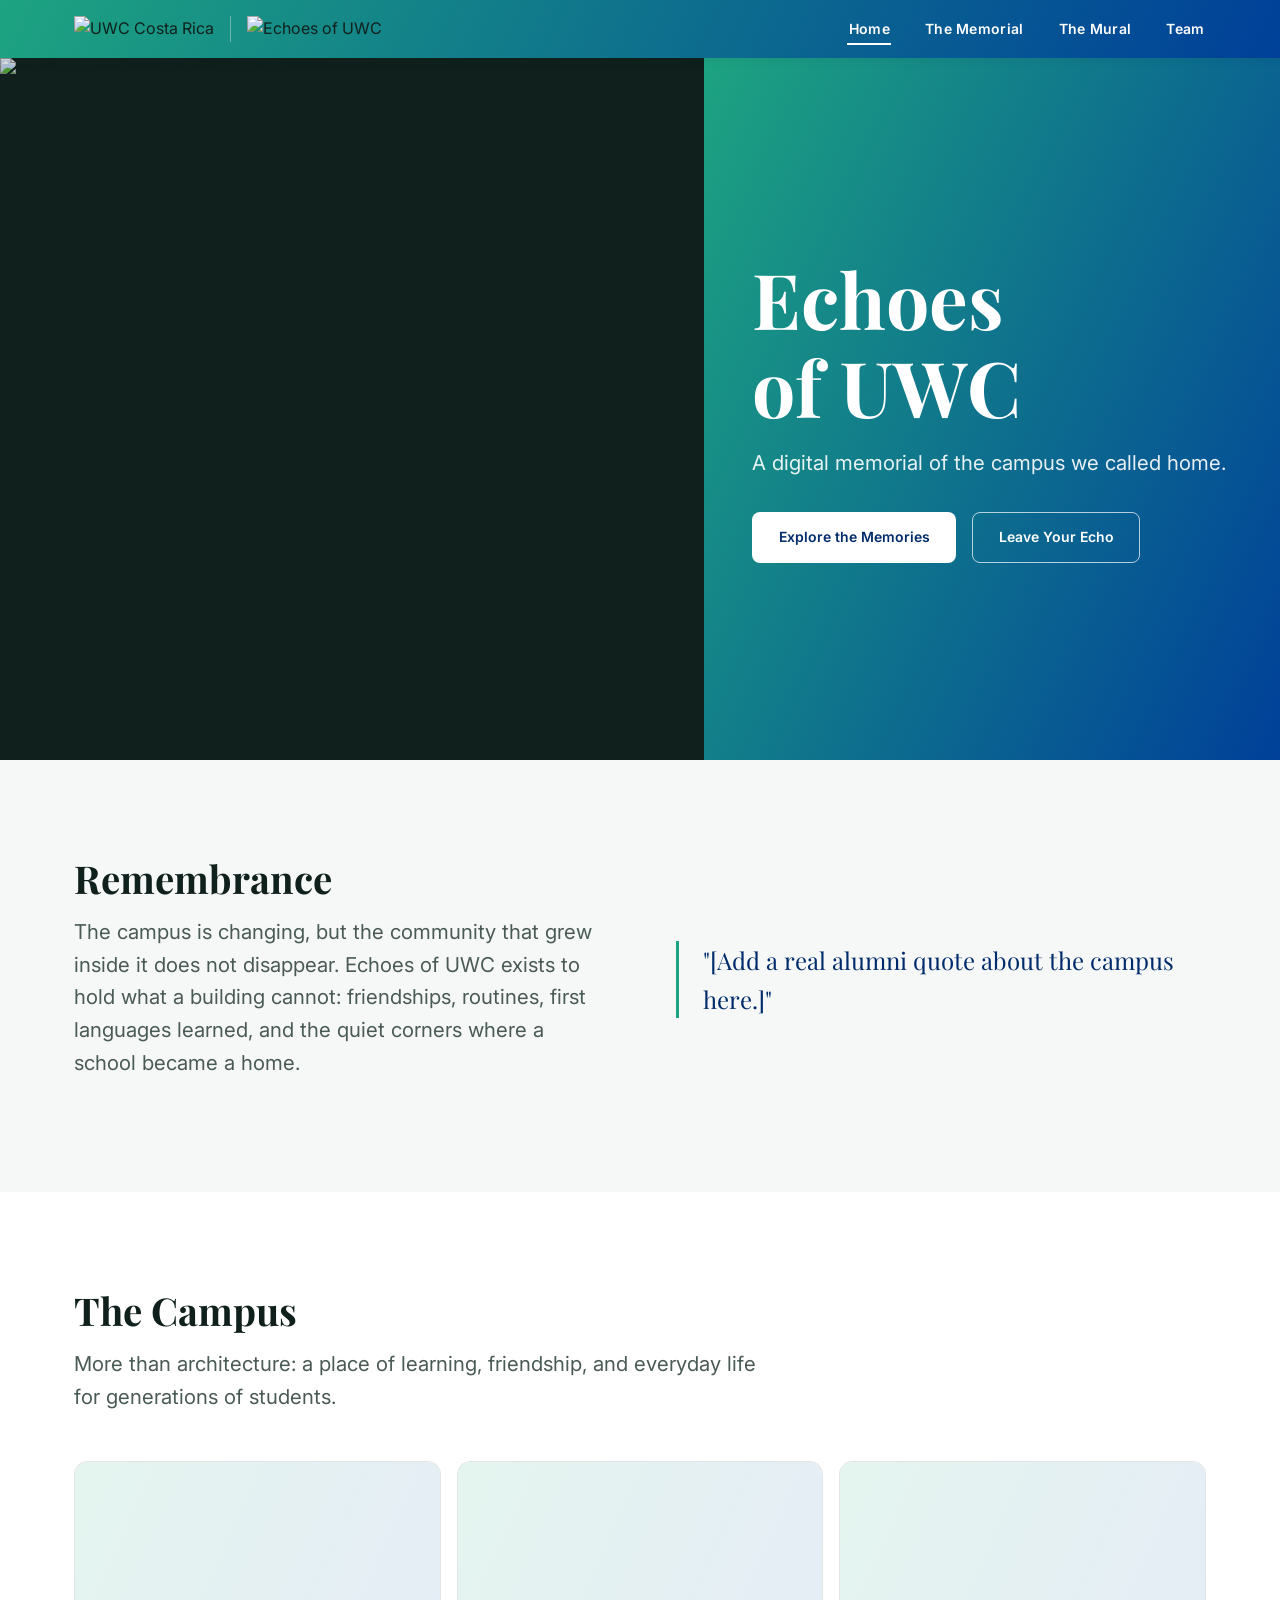
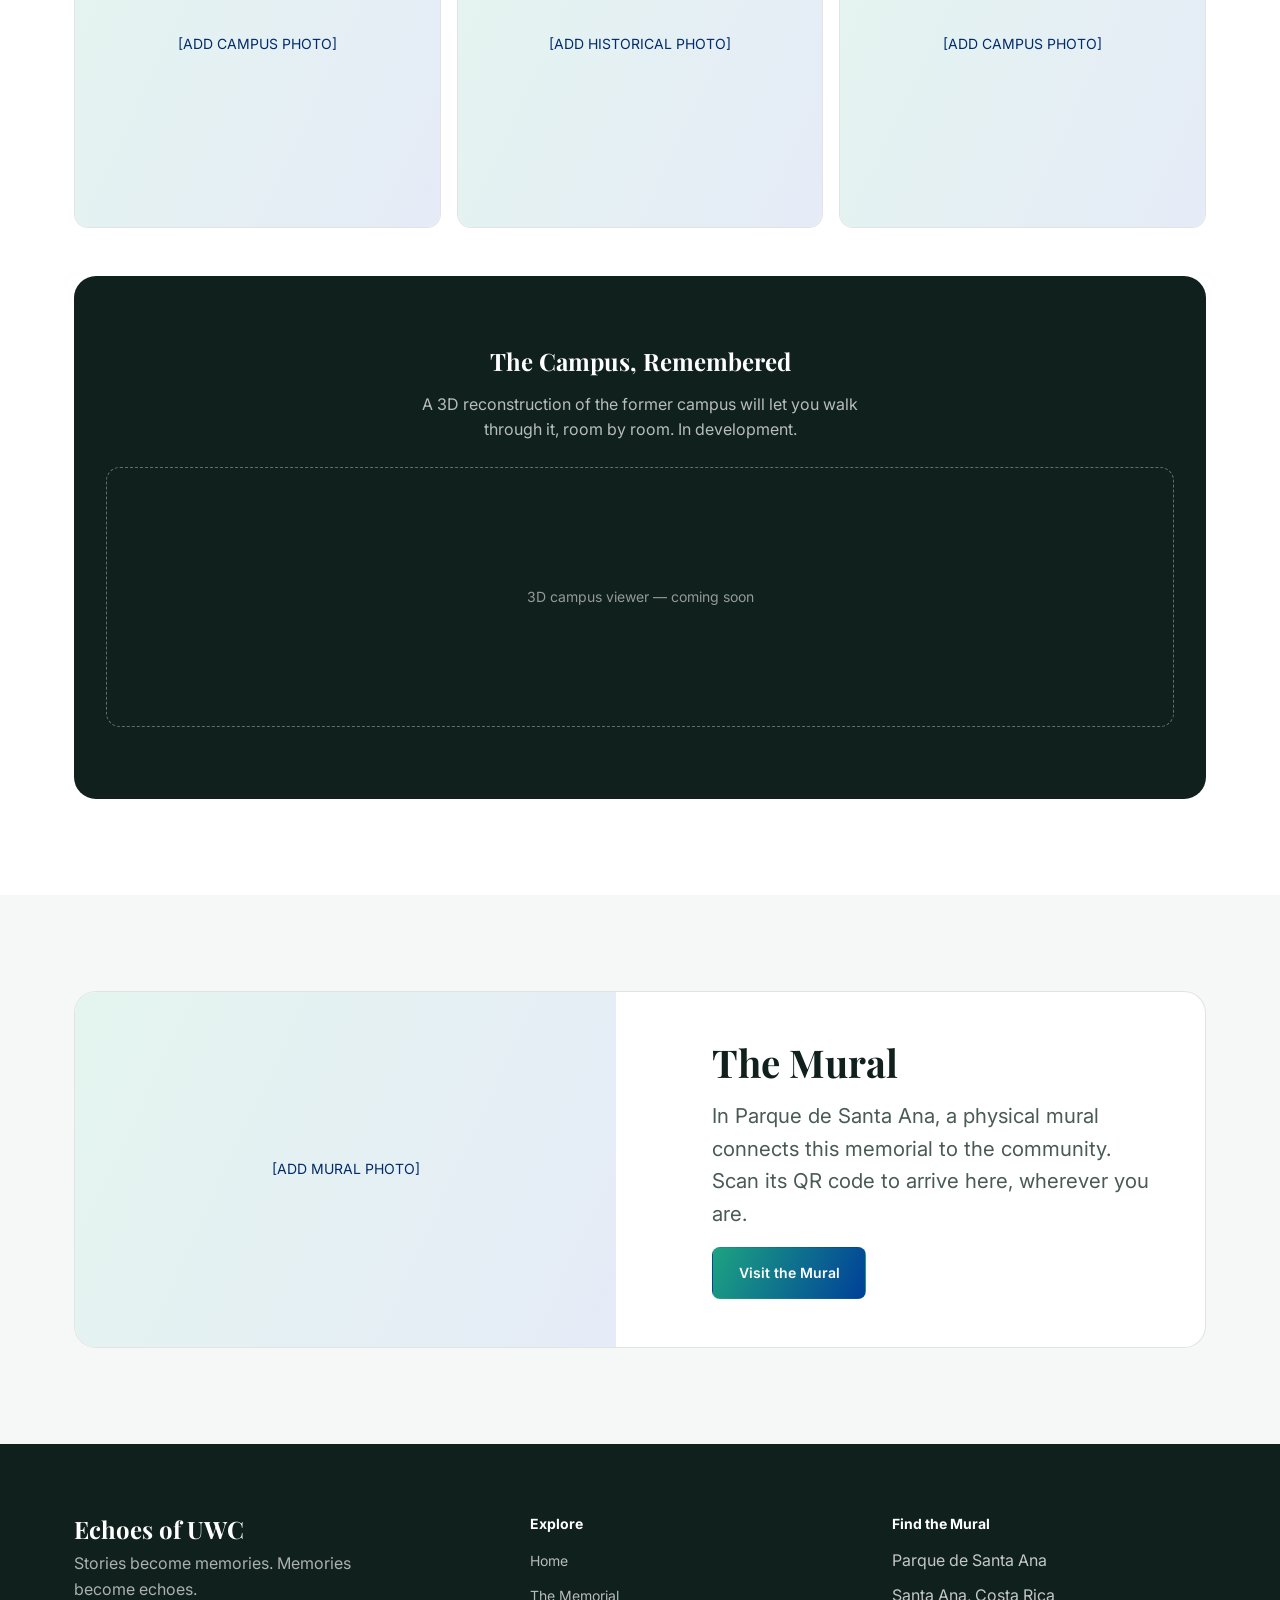
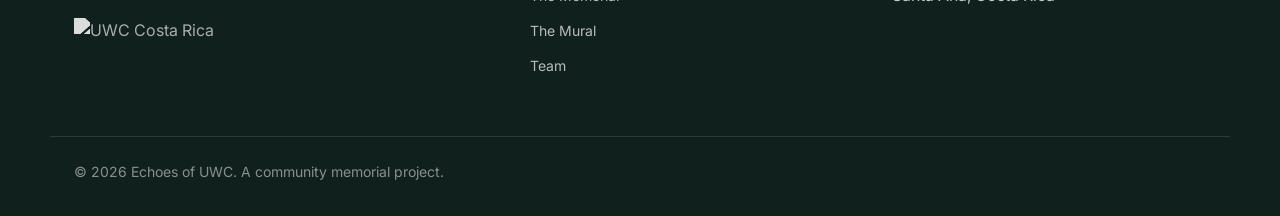
==== index.html @ c8c95c03 "Primer commit" ====
<!DOCTYPE html>
<html lang="en">
<head>
  <meta charset="UTF-8">
  <meta name="viewport" content="width=device-width, initial-scale=1.0">
  <title>Echoes of UWC — A Digital Memorial</title>
  <meta name="description" content="Echoes of UWC is a digital memorial preserving the memories of the former UWC Costa Rica campus.">

  <link rel="preconnect" href="https://fonts.googleapis.com">
  <link href="https://fonts.googleapis.com/css2?family=Playfair+Display:wght@600;700&family=Inter:wght@400;500;600;700&display=swap" rel="stylesheet">

  <link rel="stylesheet" href="CSS/variables.css">
  <link rel="stylesheet" href="CSS/base.css">
  <link rel="stylesheet" href="CSS/components.css">
  <link rel="stylesheet" href="CSS/animations.css">
  <link rel="stylesheet" href="CSS/pages/home.css">
  <link rel="stylesheet" href="CSS/responsive.css">
</head>
<body>

  <header class="site-header">
    <div class="header-inner">
      <a href="index.html" class="logo-link">
        <img src="Assets/Images/Logos/uwc-logo-horizontal.png" alt="UWC Costa Rica" class="logo logo--uwc">
        <img src="Assets/Images/Logos/echoes-logo.png" alt="Echoes of UWC" class="logo logo--echoes">
      </a>
      <nav class="main-nav" id="mainNav" aria-label="Main navigation">
        <ul>
          <li><a href="index.html">Home</a></li>
          <li><a href="memorial.html">The Memorial</a></li>
          <li><a href="mural.html">The Mural</a></li>
          <li><a href="team.html">Team</a></li>
        </ul>
      </nav>
      <button class="nav-toggle" id="navToggle" aria-label="Open menu" aria-expanded="false">
        <span></span><span></span><span></span>
      </button>
    </div>
  </header>

  <main>

    <!-- HERO -->
    <section class="hero">
      <div class="hero-media">
        <!-- [ADD CAMPUS PHOTO] real del antiguo campus -->
        <img src="Assets/Images/Campus/campus-hero.jpg" alt="The former UWC Costa Rica campus" class="hero-img">
      </div>
      <div class="hero-content">
        <h1 class="hero-title">Echoes<br>of UWC</h1>
        <p class="hero-subtitle">A digital memorial of the campus we called home.</p>
        <div class="hero-actions">
          <a href="memorial.html" class="btn btn-primary">Explore the Memories</a>
          <a href="memorial.html#leave-echo" class="btn btn-outline">Leave Your Echo</a>
        </div>
      </div>
    </section>

    <!-- REMEMBRANCE -->
    <section class="section">
      <div class="container remembrance-grid">
        <div>
          <h2>Remembrance</h2>
          <p class="lead">The campus is changing, but the community that grew inside it does not disappear. Echoes of UWC exists to hold what a building cannot: friendships, routines, first languages learned, and the quiet corners where a school became a home.</p>
        </div>
        <div>
          <p class="remembrance-quote">"[Add a real alumni quote about the campus here.]"</p>
        </div>
      </div>
    </section>

    <!-- THE CAMPUS -->
    <section class="section section--surface">
      <div class="container">
        <div class="section-head">
          <h2>The Campus</h2>
          <p class="lead">More than architecture: a place of learning, friendship, and everyday life for generations of students.</p>
        </div>
        <div class="campus-grid">
          <div class="card">
            <div class="card-media"><img src="Assets/Images/Campus/campus-01.jpg" alt="Campus photo" loading="lazy" onerror="this.style.display='none'; this.parentElement.innerHTML='<span class=\'card-placeholder-text\'>[ADD CAMPUS PHOTO]</span>'"></div>
          </div>
          <div class="card">
            <div class="card-media"><img src="Assets/Images/Campus/campus-02.jpg" alt="Historical campus photo" loading="lazy" onerror="this.style.display='none'; this.parentElement.innerHTML='<span class=\'card-placeholder-text\'>[ADD HISTORICAL PHOTO]</span>'"></div>
          </div>
          <div class="card">
            <div class="card-media"><img src="Assets/Images/Campus/campus-03.jpg" alt="Campus photo" loading="lazy" onerror="this.style.display='none'; this.parentElement.innerHTML='<span class=\'card-placeholder-text\'>[ADD CAMPUS PHOTO]</span>'"></div>
          </div>
        </div>

        <div class="explore-3d">
          <h3>The Campus, Remembered</h3>
          <p>A 3D reconstruction of the former campus will let you walk through it, room by room. In development.</p>
          <!-- Contenedor preparado para Three.js / GLTF (Assets/Models/Campus/campus.glb) -->
          <div id="campus-3d-viewer">3D campus viewer — coming soon</div>
        </div>
      </div>
    </section>

    <!-- MURAL TEASER -->
    <section class="section">
      <div class="container">
        <div class="mural-teaser">
          <div class="card-media">
            <img src="Assets/Images/Mural/mural-teaser.jpg" alt="The Echoes of UWC mural in Santa Ana" loading="lazy" onerror="this.style.display='none'; this.parentElement.innerHTML='<span class=\'card-placeholder-text\'>[ADD MURAL PHOTO]</span>'">
          </div>
          <div class="mural-teaser-body">
            <h2>The Mural</h2>
            <p class="lead">In Parque de Santa Ana, a physical mural connects this memorial to the community. Scan its QR code to arrive here, wherever you are.</p>
            <a href="mural.html" class="btn btn-solid">Visit the Mural</a>
          </div>
        </div>
      </div>
    </section>

  </main>

  <footer class="site-footer">
    <div class="container footer-top">
      <div class="footer-brand">
        <h2>Echoes of UWC</h2>
        <p>Stories become memories. Memories become echoes.</p>
        <div class="footer-logos">
          <img src="Assets/Images/Logos/uwc-logo-horizontal.png" alt="UWC Costa Rica">
        </div>
      </div>
      <div class="footer-col">
        <h4>Explore</h4>
        <ul>
          <li><a href="index.html">Home</a></li>
          <li><a href="memorial.html">The Memorial</a></li>
          <li><a href="mural.html">The Mural</a></li>
          <li><a href="team.html">Team</a></li>
        </ul>
      </div>
      <div class="footer-col">
        <h4>Find the Mural</h4>
        <ul>
          <li>Parque de Santa Ana</li>
          <li>Santa Ana, Costa Rica</li>
        </ul>
      </div>
    </div>
    <div class="container footer-bottom">
      <span>© 2026 Echoes of UWC. A community memorial project.</span>
    </div>
  </footer>

  <script src="JavaScript/main.js"></script>
  <script src="JavaScript/navigation.js"></script>
</body>
</html>
---- CSS/variables.css ----
/* ============================================================
   ECHOES OF UWC — DESIGN TOKENS
   Cambiar aquí afecta a todo el sitio.
   ============================================================ */

:root {
  /* --- Color: paleta oficial UWC --- */
  --uwc-green: #1DA381;
  --uwc-blue: #004099;
  --uwc-green-deep: #146E58;
  --uwc-blue-deep: #002C6B;
  --uwc-green-soft: #E4F5EF;
  --uwc-blue-soft: #E5EBF7;

  --white: #FFFFFF;
  --ink: #10201C;
  --ink-soft: #4A5A56;
  --ink-faint: #7C8A86;
  --line: rgba(16, 32, 28, 0.12);
  --surface: #F6F8F7;
  --surface-alt: #FFFFFF;

  /* Degradado principal — usado en header y acentos, nunca como color plano duro */
  --gradient-primary: linear-gradient(115deg, var(--uwc-green) 0%, var(--uwc-blue) 100%);
  --gradient-soft: linear-gradient(115deg, var(--uwc-green-soft) 0%, var(--uwc-blue-soft) 100%);
  --gradient-overlay: linear-gradient(180deg, rgba(16, 32, 28, 0) 0%, rgba(10, 20, 24, 0.75) 100%);

  /* --- Tipografía --- */
  /* Playfair Display: títulos y textos grandes (especialmente en El Memorial) */
  --font-display: "Playfair Display", "Georgia", serif;
  /* Sans moderna: cuerpo de texto, UI, formularios */
  --font-body: "Inter", -apple-system, BlinkMacSystemFont, "Segoe UI", sans-serif;

  --fs-hero: clamp(2.6rem, 6vw, 5rem);
  --fs-h1: clamp(2.1rem, 4.2vw, 3.4rem);
  --fs-h2: clamp(1.6rem, 3vw, 2.4rem);
  --fs-h3: clamp(1.2rem, 2vw, 1.5rem);
  --fs-lead: clamp(1.05rem, 1.6vw, 1.3rem);
  --fs-body: 1rem;
  --fs-small: 0.875rem;

  /* --- Spacing scale --- */
  --space-1: 0.5rem;
  --space-2: 1rem;
  --space-3: 1.5rem;
  --space-4: 2rem;
  --space-5: 3rem;
  --space-6: 4.5rem;
  --space-7: 6rem;
  --space-8: 8rem;

  --container-w: 1180px;

  /* --- Radius / shadow / motion --- */
  --radius-sm: 8px;
  --radius-md: 14px;
  --radius-lg: 22px;
  --shadow-sm: 0 2px 10px rgba(16, 32, 28, 0.06);
  --shadow-md: 0 12px 32px rgba(16, 32, 28, 0.10);
  --transition: 220ms cubic-bezier(0.4, 0, 0.2, 1);
}

@media (prefers-reduced-motion: reduce) {
  *, *::before, *::after {
    animation-duration: 0.001ms !important;
    animation-iteration-count: 1 !important;
    transition-duration: 0.001ms !important;
    scroll-behavior: auto !important;
  }
}
---- CSS/base.css ----
/* ============================================================
   BASE — reset + tipografía + layout genérico
   ============================================================ */

*, *::before, *::after { box-sizing: border-box; }

html { scroll-behavior: smooth; }

body {
  margin: 0;
  font-family: var(--font-body);
  font-size: var(--fs-body);
  color: var(--ink);
  background: var(--surface);
  line-height: 1.6;
  -webkit-font-smoothing: antialiased;
}

img { max-width: 100%; display: block; }

a { color: inherit; text-decoration: none; }

ul { list-style: none; margin: 0; padding: 0; }

h1, h2, h3, h4 {
  font-family: var(--font-display);
  font-weight: 700;
  line-height: 1.15;
  margin: 0 0 var(--space-2);
  color: var(--ink);
}

h1 { font-size: var(--fs-h1); }
h2 { font-size: var(--fs-h2); }
h3 { font-size: var(--fs-h3); }

p { margin: 0 0 var(--space-2); color: var(--ink-soft); }

.lead {
  font-size: var(--fs-lead);
  color: var(--ink-soft);
  max-width: 62ch;
}

.container {
  width: 100%;
  max-width: var(--container-w);
  margin-inline: auto;
  padding-inline: var(--space-3);
}

.section {
  padding-block: var(--space-7);
}

.section--tight { padding-block: var(--space-6); }

.section-head {
  max-width: 700px;
  margin-bottom: var(--space-5);
}

.section-head.center { margin-inline: auto; text-align: center; }

.section--surface { background: var(--surface-alt); }
.section--soft { background: var(--gradient-soft); }

.visually-hidden {
  position: absolute;
  width: 1px; height: 1px;
  overflow: hidden;
  clip: rect(0 0 0 0);
  white-space: nowrap;
}

:focus-visible {
  outline: 3px solid var(--uwc-blue);
  outline-offset: 2px;
}

main { display: block; }
---- CSS/components.css ----
/* ============================================================
   COMPONENTS — header, nav, botones, tarjetas, footer
   ============================================================ */

/* ---------- HEADER ---------- */
.site-header {
  position: sticky;
  top: 0;
  z-index: 100;
  /* Degradado verde → azul en vez de un color plano duro */
  background: var(--gradient-primary);
  box-shadow: var(--shadow-sm);
}

.header-inner {
  max-width: var(--container-w);
  margin-inline: auto;
  padding: var(--space-2) var(--space-3);
  display: flex;
  align-items: center;
  justify-content: space-between;
  gap: var(--space-3);
}

/* Área de logos: fondo del header independiente del PNG */
.logo-link {
  display: flex;
  align-items: center;
  gap: var(--space-2);
  flex-shrink: 0;
}

.logo {
  max-height: 40px;
  width: auto;
  max-width: 190px;
  object-fit: contain;
}

.logo--echoes { padding-left: var(--space-2); border-left: 1px solid rgba(255,255,255,0.35); }

.main-nav ul {
  display: flex;
  gap: var(--space-4);
}

.main-nav a {
  color: var(--white);
  font-size: var(--fs-small);
  font-weight: 600;
  letter-spacing: 0.02em;
  padding: 0.4rem 0.1rem;
  border-bottom: 2px solid transparent;
  transition: border-color var(--transition);
}

.main-nav a:hover,
.main-nav a[aria-current="page"] { border-color: var(--white); }

.nav-toggle {
  display: none;
  width: 40px; height: 40px;
  border: none; background: transparent;
  cursor: pointer;
  flex-direction: column;
  justify-content: center;
  align-items: center;
  gap: 5px;
}

.nav-toggle span {
  width: 24px; height: 2px;
  background: var(--white);
  border-radius: 2px;
  transition: transform var(--transition), opacity var(--transition);
}

.nav-toggle[aria-expanded="true"] span:nth-child(1) { transform: translateY(7px) rotate(45deg); }
.nav-toggle[aria-expanded="true"] span:nth-child(2) { opacity: 0; }
.nav-toggle[aria-expanded="true"] span:nth-child(3) { transform: translateY(-7px) rotate(-45deg); }

/* ---------- BUTTONS ---------- */
.btn {
  display: inline-flex;
  align-items: center;
  gap: 0.5rem;
  padding: 0.85rem 1.6rem;
  border-radius: var(--radius-sm);
  font-weight: 600;
  font-size: var(--fs-small);
  border: 1px solid transparent;
  cursor: pointer;
  transition: transform var(--transition), background var(--transition), color var(--transition), border-color var(--transition);
}

.btn-primary {
  background: var(--white);
  color: var(--uwc-blue-deep);
}
.btn-primary:hover { transform: translateY(-2px); }

.btn-outline {
  background: transparent;
  color: var(--white);
  border-color: rgba(255,255,255,0.7);
}
.btn-outline:hover { background: rgba(255,255,255,0.12); }

.btn-solid {
  background: var(--gradient-primary);
  color: var(--white);
}
.btn-solid:hover { transform: translateY(-2px); }

/* ---------- CARDS ---------- */
.card {
  background: var(--white);
  border-radius: var(--radius-md);
  border: 1px solid var(--line);
  overflow: hidden;
  transition: box-shadow var(--transition), transform var(--transition);
}

.card:hover { box-shadow: var(--shadow-md); }

.card-media {
  aspect-ratio: 4 / 3;
  background: var(--gradient-soft);
  display: flex;
  align-items: center;
  justify-content: center;
  overflow: hidden;
}

.card-media img { width: 100%; height: 100%; object-fit: cover; }

.card-placeholder-text {
  font-size: var(--fs-small);
  color: var(--uwc-blue-deep);
  text-align: center;
  padding: var(--space-2);
}

.card-body { padding: var(--space-3); }

.card-meta {
  font-size: var(--fs-small);
  color: var(--ink-faint);
  margin-bottom: 0.3rem;
}

.card-body h3 { margin-bottom: 0.4rem; }
.card-body p { margin-bottom: 0; font-size: var(--fs-small); }

/* Tag / chip */
.chip {
  display: inline-flex;
  align-items: center;
  padding: 0.4rem 0.9rem;
  border-radius: 999px;
  border: 1px solid var(--line);
  background: var(--white);
  font-size: var(--fs-small);
  font-weight: 600;
  color: var(--ink-soft);
  cursor: pointer;
  transition: background var(--transition), color var(--transition), border-color var(--transition);
}

.chip.is-active,
.chip:hover {
  background: var(--gradient-primary);
  color: var(--white);
  border-color: transparent;
}

/* ---------- FOOTER ---------- */
.site-footer {
  background: var(--ink);
  color: rgba(255,255,255,0.75);
  padding-block: var(--space-6) var(--space-4);
}

.footer-top {
  display: grid;
  grid-template-columns: 1.3fr 1fr 1fr;
  gap: var(--space-5);
  padding-bottom: var(--space-5);
  border-bottom: 1px solid rgba(255,255,255,0.12);
}

.footer-brand h2 {
  color: var(--white);
  font-size: var(--fs-h3);
  margin-bottom: var(--space-1);
}

.footer-brand p { color: rgba(255,255,255,0.65); max-width: 34ch; }

.footer-logos {
  display: flex;
  gap: var(--space-2);
  margin-top: var(--space-2);
  align-items: center;
}

.footer-logos img {
  max-height: 34px;
  max-width: 160px;
  object-fit: contain;
  filter: brightness(0) invert(1);
  opacity: 0.85;
}

.footer-col h4 {
  color: var(--white);
  font-family: var(--font-body);
  font-size: var(--fs-small);
  text-transform: none;
  margin-bottom: var(--space-2);
}

.footer-col ul li { margin-bottom: 0.6rem; }
.footer-col a { color: rgba(255,255,255,0.7); font-size: var(--fs-small); }
.footer-col a:hover { color: var(--white); }

.footer-bottom {
  padding-top: var(--space-3);
  display: flex;
  justify-content: space-between;
  flex-wrap: wrap;
  gap: var(--space-1);
  font-size: var(--fs-small);
  color: rgba(255,255,255,0.5);
}
---- CSS/animations.css ----
/* ============================================================
   ANIMATIONS — un único momento orquestado, no efectos dispersos
   ============================================================ */

@keyframes reveal {
  from { opacity: 0; transform: translateY(14px); }
  to { opacity: 1; transform: translateY(0); }
}

/* Solo el hero hace la entrada animada de carga */
.hero-content > * {
  animation: reveal 700ms cubic-bezier(0.4,0,0.2,1) both;
}
.hero-content > *:nth-child(2) { animation-delay: 90ms; }
.hero-content > *:nth-child(3) { animation-delay: 160ms; }

/* Lightbox */
.lightbox {
  transition: opacity var(--transition);
}

/* Panel de categoría del memorial: cross-fade al cambiar de pestaña */
.memorial-panel {
  animation: reveal 350ms ease both;
}
---- CSS/pages/home.css ----
/* ============================================================
   HOME
   ============================================================ */

.hero {
  display: grid;
  grid-template-columns: 1.1fr 0.9fr;
  align-items: stretch;
  min-height: 78vh;
  background: var(--ink);
}

.hero-media { position: relative; overflow: hidden; }

.hero-img {
  width: 100%; height: 100%;
  object-fit: cover;
  min-height: 340px;
}

.hero-media::after {
  content: "";
  position: absolute; inset: 0;
  background: linear-gradient(90deg, rgba(16,32,28,0.15) 0%, rgba(16,32,28,0.55) 100%);
}

.hero-content {
  background: var(--gradient-primary);
  color: var(--white);
  display: flex;
  flex-direction: column;
  justify-content: center;
  padding: var(--space-7) var(--space-5);
}

.hero-title {
  font-size: var(--fs-hero);
  color: var(--white);
  margin-bottom: var(--space-2);
}

.hero-subtitle {
  font-size: var(--fs-lead);
  color: rgba(255,255,255,0.9);
  max-width: 40ch;
  margin-bottom: var(--space-4);
}

.hero-actions { display: flex; gap: var(--space-2); flex-wrap: wrap; }

/* Remembrance */
.remembrance-grid {
  display: grid;
  grid-template-columns: 1fr 1fr;
  gap: var(--space-6);
  align-items: center;
}

.remembrance-quote {
  font-family: var(--font-display);
  font-size: var(--fs-h3);
  color: var(--uwc-blue-deep);
  border-left: 3px solid var(--uwc-green);
  padding-left: var(--space-3);
  margin-top: var(--space-3);
}

@media (max-width: 780px) {
  .remembrance-grid { grid-template-columns: 1fr; }
}

/* Campus preview */
.campus-grid {
  display: grid;
  grid-template-columns: repeat(3, 1fr);
  gap: var(--space-2);
}

.campus-grid .card-media { aspect-ratio: 1 / 1; }

/* Explorar en 3D — placeholder */
.explore-3d {
  margin-top: var(--space-5);
  border-radius: var(--radius-lg);
  background: var(--ink);
  color: var(--white);
  padding: var(--space-6) var(--space-4);
  text-align: center;
}

.explore-3d h3 { color: var(--white); }
.explore-3d p { color: rgba(255,255,255,0.7); max-width: 46ch; margin-inline: auto; }

/* Contenedor donde se cargará el modelo 3D (Three.js / GLTF) más adelante */
#campus-3d-viewer {
  margin-top: var(--space-3);
  height: 260px;
  border-radius: var(--radius-md);
  border: 1px dashed rgba(255,255,255,0.35);
  display: flex; align-items: center; justify-content: center;
  font-size: var(--fs-small);
  color: rgba(255,255,255,0.55);
}

/* Mural teaser */
.mural-teaser {
  display: grid;
  grid-template-columns: 1fr 1fr;
  gap: var(--space-5);
  align-items: center;
  background: var(--surface-alt);
  border-radius: var(--radius-lg);
  overflow: hidden;
  border: 1px solid var(--line);
}

.mural-teaser .card-media { aspect-ratio: auto; height: 100%; }

.mural-teaser-body { padding: var(--space-5); }

@media (max-width: 780px) {
  .campus-grid { grid-template-columns: repeat(2, 1fr); }
  .mural-teaser { grid-template-columns: 1fr; }
}
---- CSS/responsive.css ----
/* ============================================================
   RESPONSIVE
   ============================================================ */

@media (max-width: 900px) {
  .footer-top { grid-template-columns: 1fr 1fr; }
}

@media (max-width: 780px) {
  .main-nav {
    position: absolute;
    top: 100%; left: 0; right: 0;
    background: var(--uwc-blue-deep);
    max-height: 0;
    overflow: hidden;
    transition: max-height var(--transition);
  }
  .main-nav.is-open { max-height: 320px; }
  .main-nav ul { flex-direction: column; gap: 0; padding: var(--space-2) var(--space-3); }
  .main-nav a { display: block; padding: var(--space-2) 0; }
  .nav-toggle { display: flex; }

  .footer-top { grid-template-columns: 1fr; }

  .hero { grid-template-columns: 1fr; }
  .hero-media { order: -1; }
}

@media (max-width: 560px) {
  .hero-actions { flex-direction: column; align-items: stretch; }
  .memorial-tabs { flex-wrap: wrap; }
}
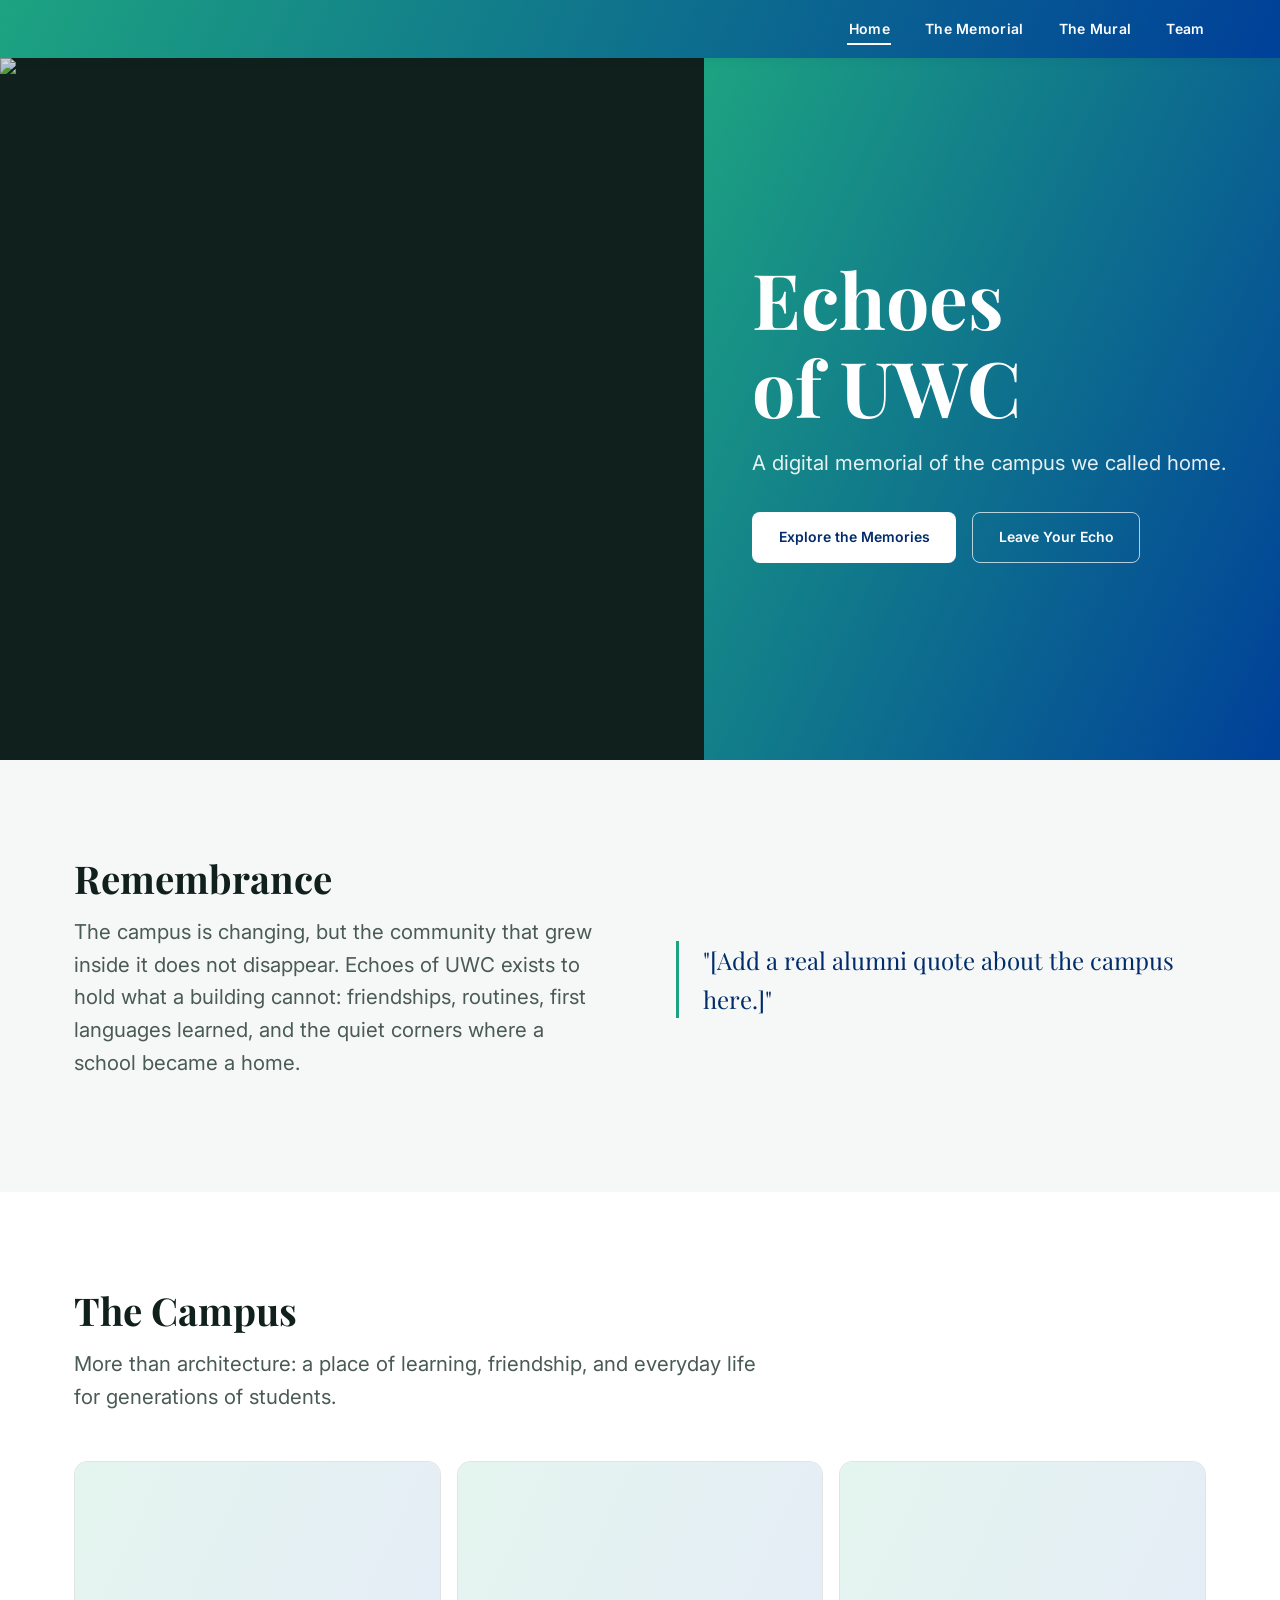
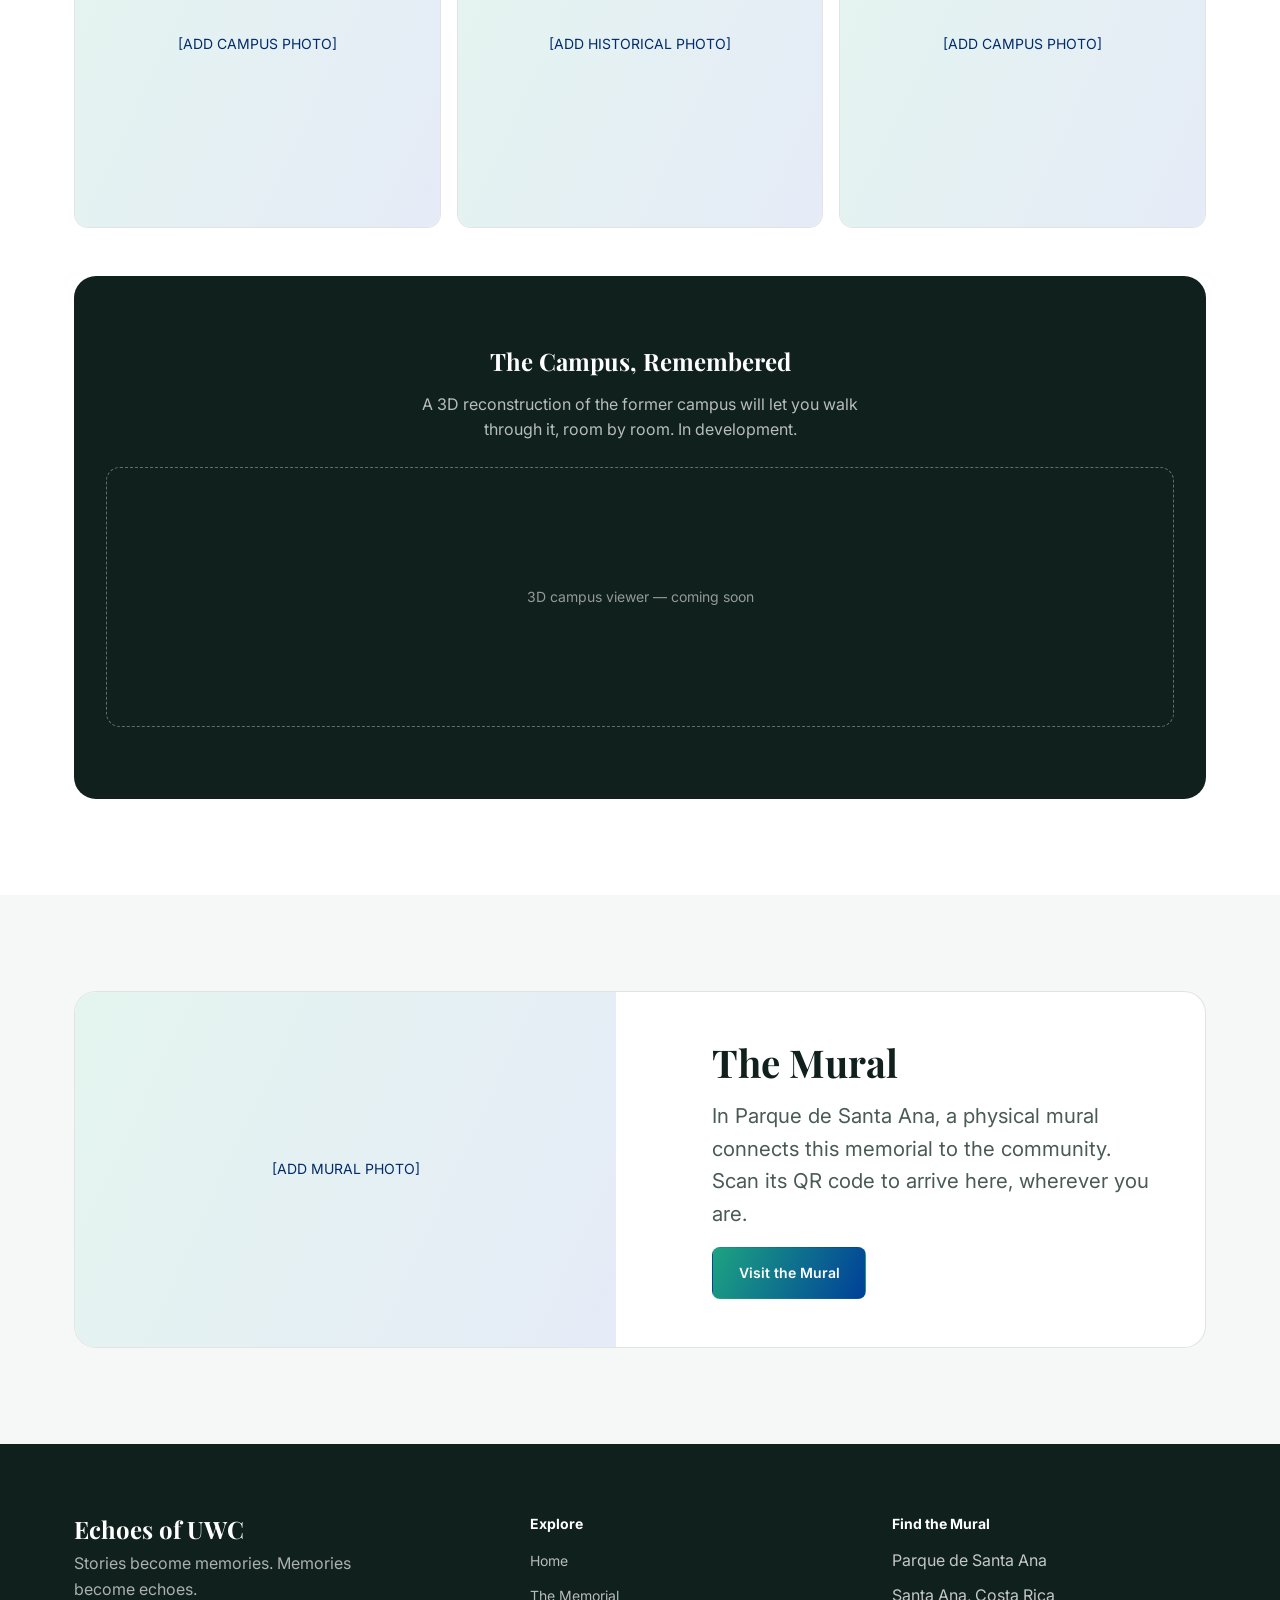
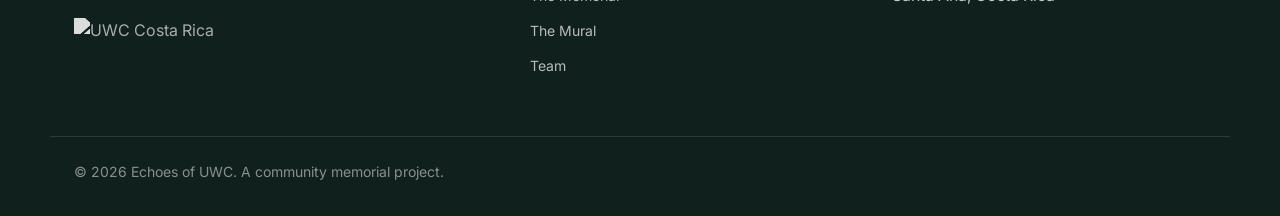
==== commit 720492ee: "team fotos" ====
--- a/index.html
+++ b/index.html
@@ -21,8 +21,6 @@
   <header class="site-header">
     <div class="header-inner">
       <a href="index.html" class="logo-link">
-        <img src="Assets/Images/Logos/uwc-logo-horizontal.png" alt="UWC Costa Rica" class="logo logo--uwc">
-        <img src="Assets/Images/Logos/echoes-logo.png" alt="Echoes of UWC" class="logo logo--echoes">
       </a>
       <nav class="main-nav" id="mainNav" aria-label="Main navigation">
         <ul>
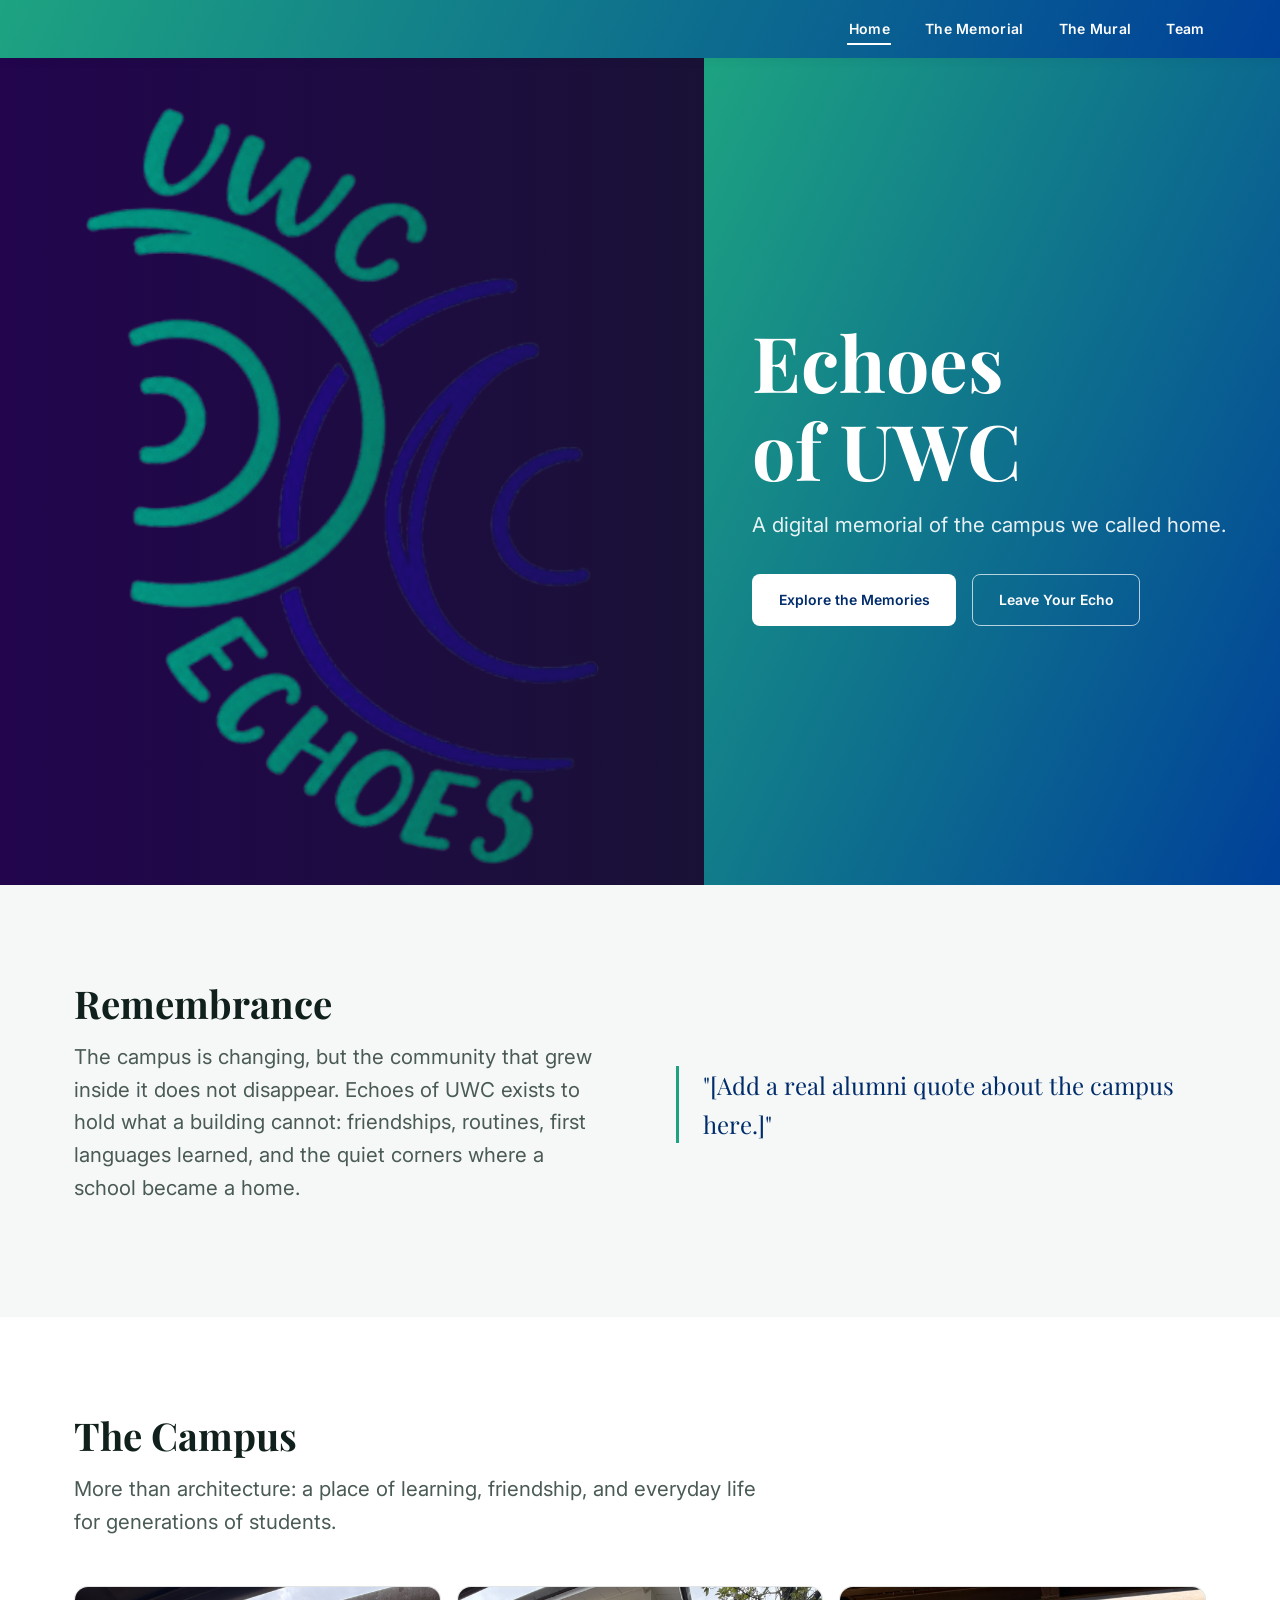
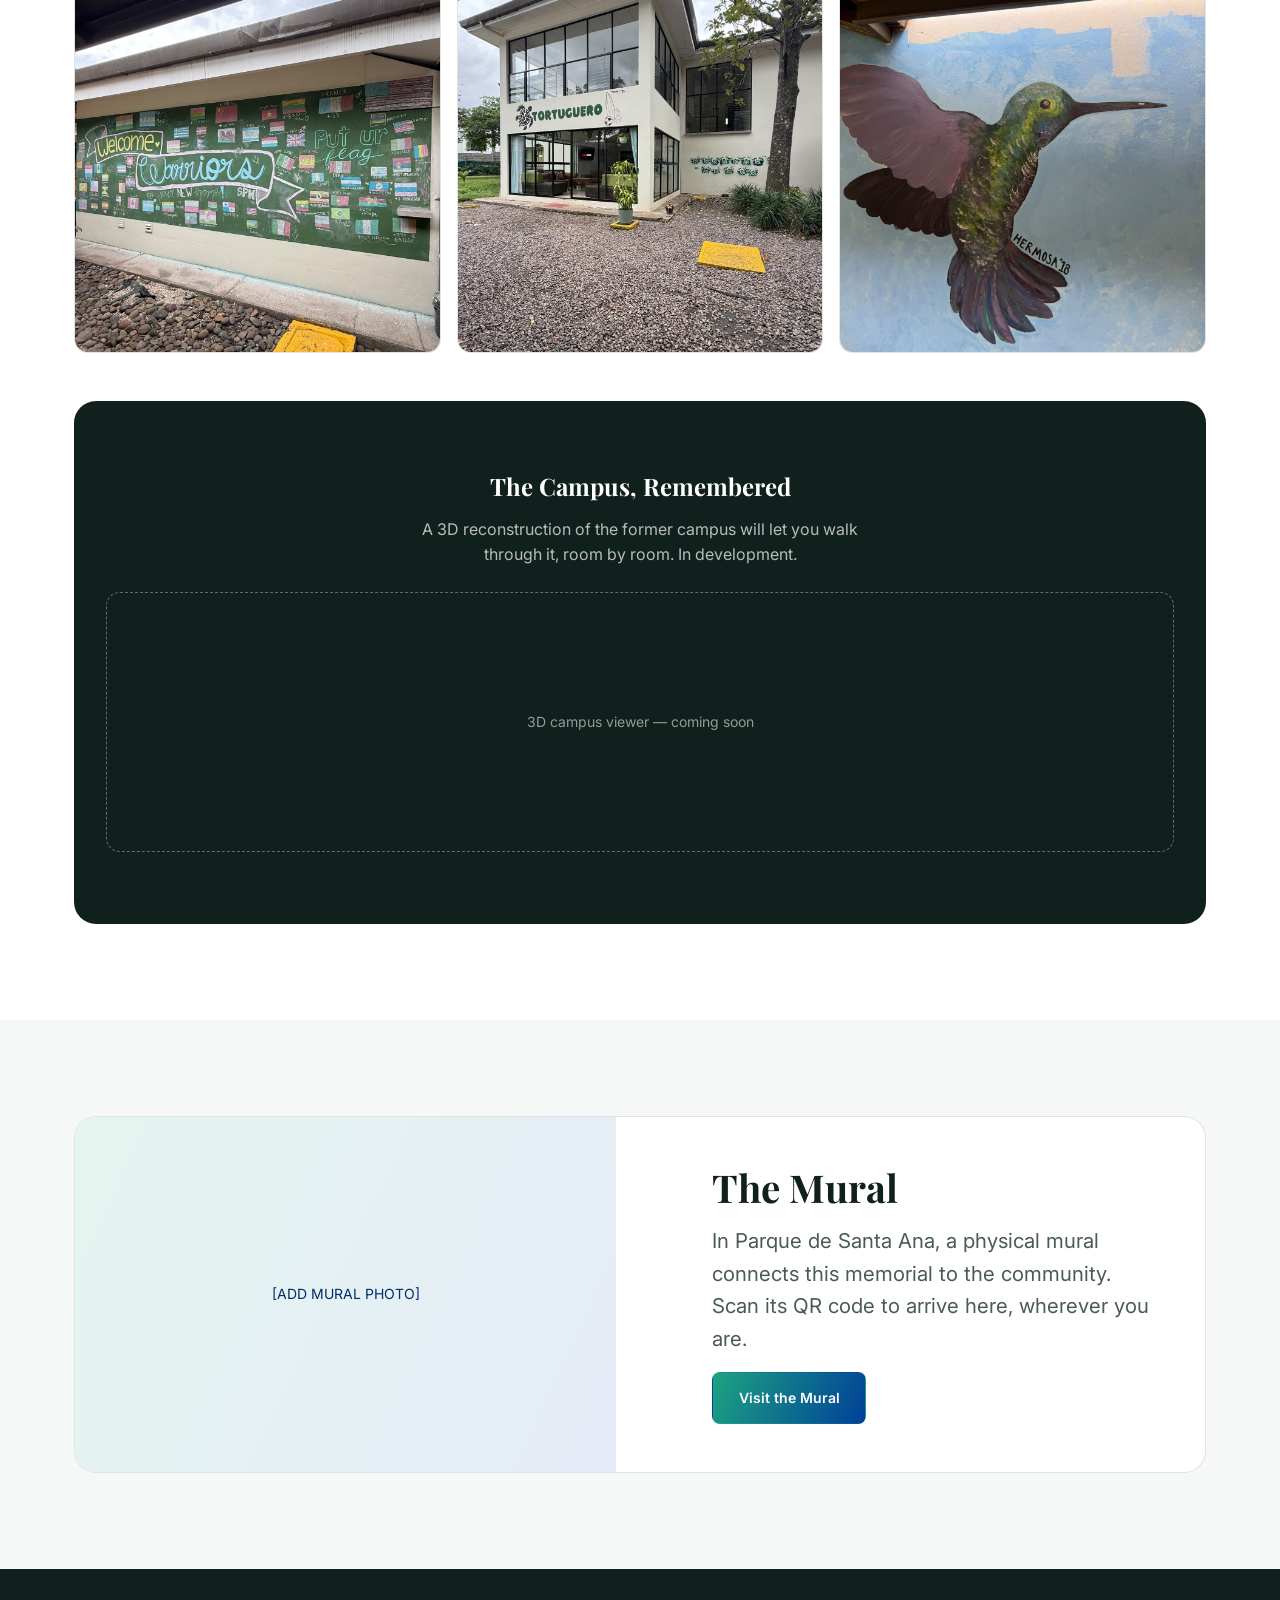
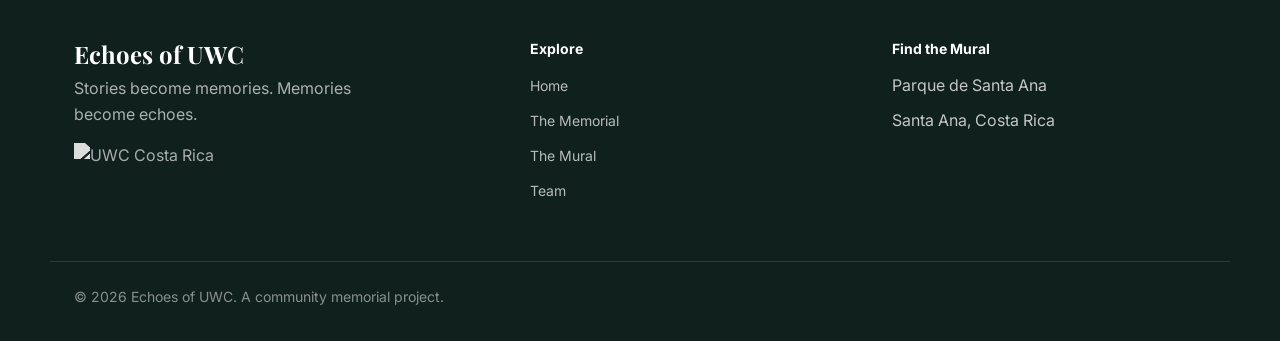
==== commit 0b9c8ca7: "fotos de las residencias" ====
--- a/index.html
+++ b/index.html
@@ -42,7 +42,7 @@
     <section class="hero">
       <div class="hero-media">
         <!-- [ADD CAMPUS PHOTO] real del antiguo campus -->
-        <img src="Assets/Images/Campus/campus-hero.jpg" alt="The former UWC Costa Rica campus" class="hero-img">
+        <img src="Assets/Images/Logos/echos.png" alt="The former UWC Costa Rica campus" class="hero-img">
       </div>
       <div class="hero-content">
         <h1 class="hero-title">Echoes<br>of UWC</h1>
@@ -76,13 +76,13 @@
         </div>
         <div class="campus-grid">
           <div class="card">
-            <div class="card-media"><img src="Assets/Images/Campus/campus-01.jpg" alt="Campus photo" loading="lazy" onerror="this.style.display='none'; this.parentElement.innerHTML='<span class=\'card-placeholder-text\'>[ADD CAMPUS PHOTO]</span>'"></div>
+            <div class="card-media"><img src="Assets/Images/Campus/mural.jpeg" alt="Campus photo" loading="lazy" onerror="this.style.display='none'; this.parentElement.innerHTML='<span class=\'card-placeholder-text\'>[ADD CAMPUS PHOTO]</span>'"></div>
           </div>
           <div class="card">
-            <div class="card-media"><img src="Assets/Images/Campus/campus-02.jpg" alt="Historical campus photo" loading="lazy" onerror="this.style.display='none'; this.parentElement.innerHTML='<span class=\'card-placeholder-text\'>[ADD HISTORICAL PHOTO]</span>'"></div>
+            <div class="card-media"><img src="Assets/Images/Campus/tortuguero.jpeg" alt="Historical campus photo" loading="lazy" onerror="this.style.display='none'; this.parentElement.innerHTML='<span class=\'card-placeholder-text\'>[ADD HISTORICAL PHOTO]</span>'"></div>
           </div>
           <div class="card">
-            <div class="card-media"><img src="Assets/Images/Campus/campus-03.jpg" alt="Campus photo" loading="lazy" onerror="this.style.display='none'; this.parentElement.innerHTML='<span class=\'card-placeholder-text\'>[ADD CAMPUS PHOTO]</span>'"></div>
+            <div class="card-media"><img src="Assets/Images/Campus/hermosa.jpeg" alt="Campus photo" loading="lazy" onerror="this.style.display='none'; this.parentElement.innerHTML='<span class=\'card-placeholder-text\'>[ADD CAMPUS PHOTO]</span>'"></div>
           </div>
         </div>
 
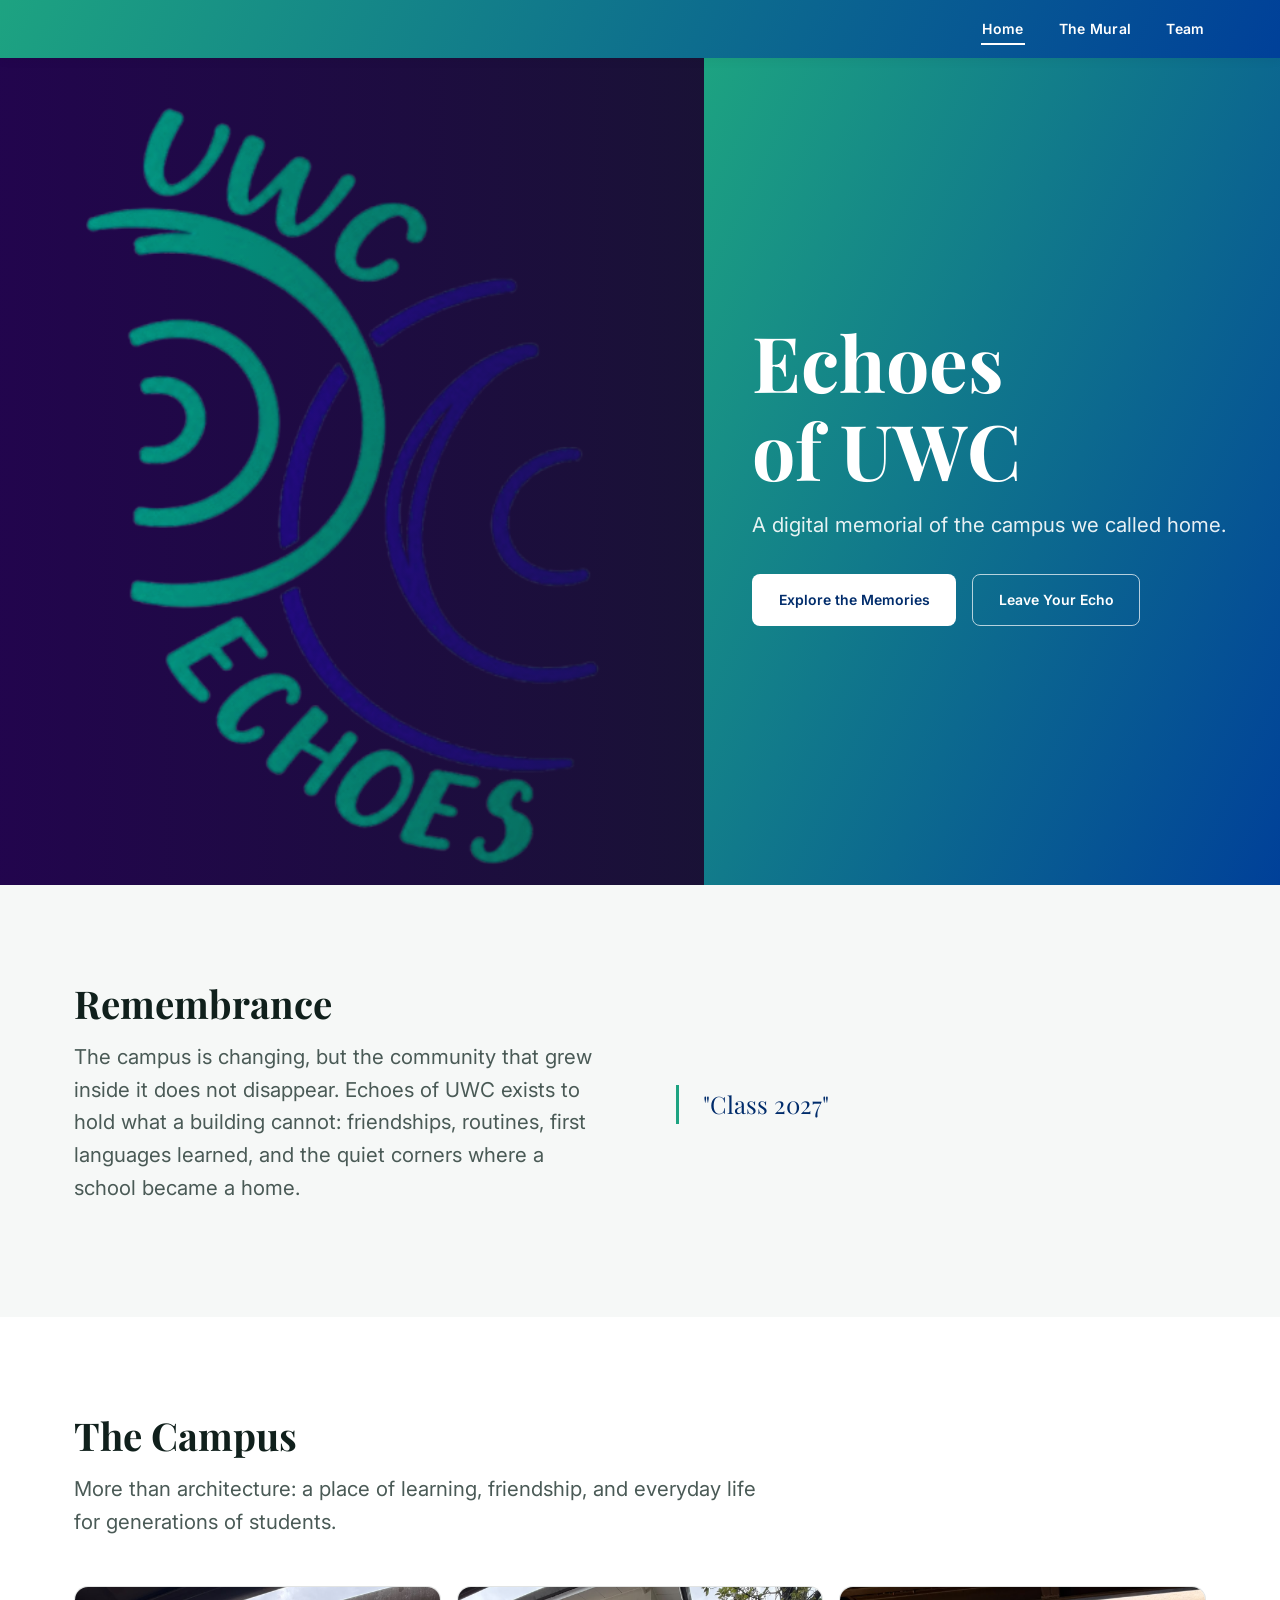
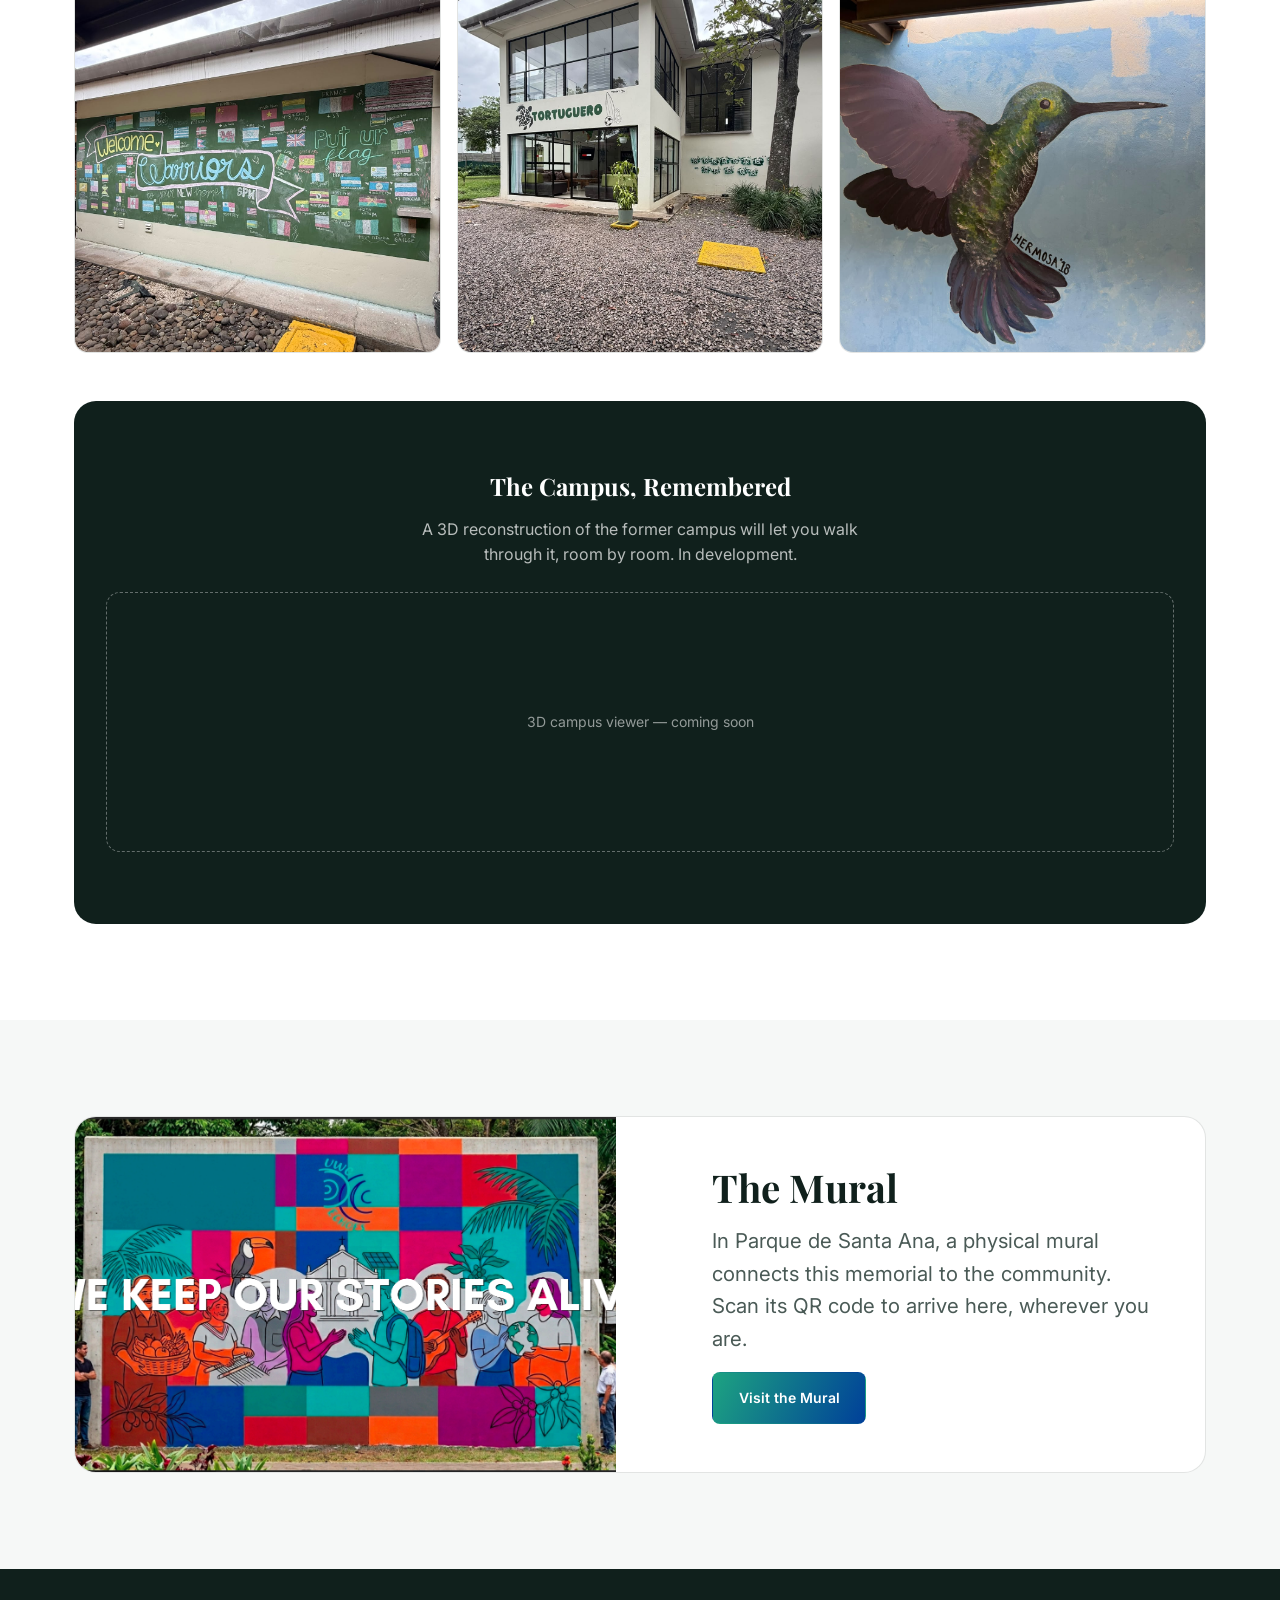
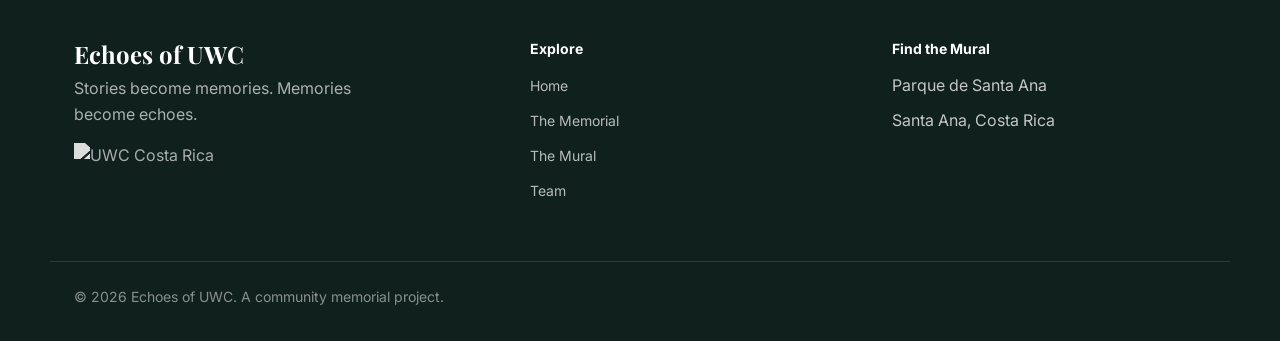
==== commit 4d2e6d6a: "version final" ====
--- a/index.html
+++ b/index.html
@@ -25,7 +25,6 @@
       <nav class="main-nav" id="mainNav" aria-label="Main navigation">
         <ul>
           <li><a href="index.html">Home</a></li>
-          <li><a href="memorial.html">The Memorial</a></li>
           <li><a href="mural.html">The Mural</a></li>
           <li><a href="team.html">Team</a></li>
         </ul>
@@ -62,7 +61,7 @@
           <p class="lead">The campus is changing, but the community that grew inside it does not disappear. Echoes of UWC exists to hold what a building cannot: friendships, routines, first languages learned, and the quiet corners where a school became a home.</p>
         </div>
         <div>
-          <p class="remembrance-quote">"[Add a real alumni quote about the campus here.]"</p>
+          <p class="remembrance-quote">"Class 2027"</p>
         </div>
       </div>
     </section>
@@ -100,7 +99,7 @@
       <div class="container">
         <div class="mural-teaser">
           <div class="card-media">
-            <img src="Assets/Images/Mural/mural-teaser.jpg" alt="The Echoes of UWC mural in Santa Ana" loading="lazy" onerror="this.style.display='none'; this.parentElement.innerHTML='<span class=\'card-placeholder-text\'>[ADD MURAL PHOTO]</span>'">
+            <img src="Assets/Images/Mural/mural.png" alt="The Echoes of UWC mural in Santa Ana" loading="lazy" onerror="this.style.display='none'; this.parentElement.innerHTML='<span class=\'card-placeholder-text\'>[ADD MURAL PHOTO]</span>'">
           </div>
           <div class="mural-teaser-body">
             <h2>The Mural</h2>
